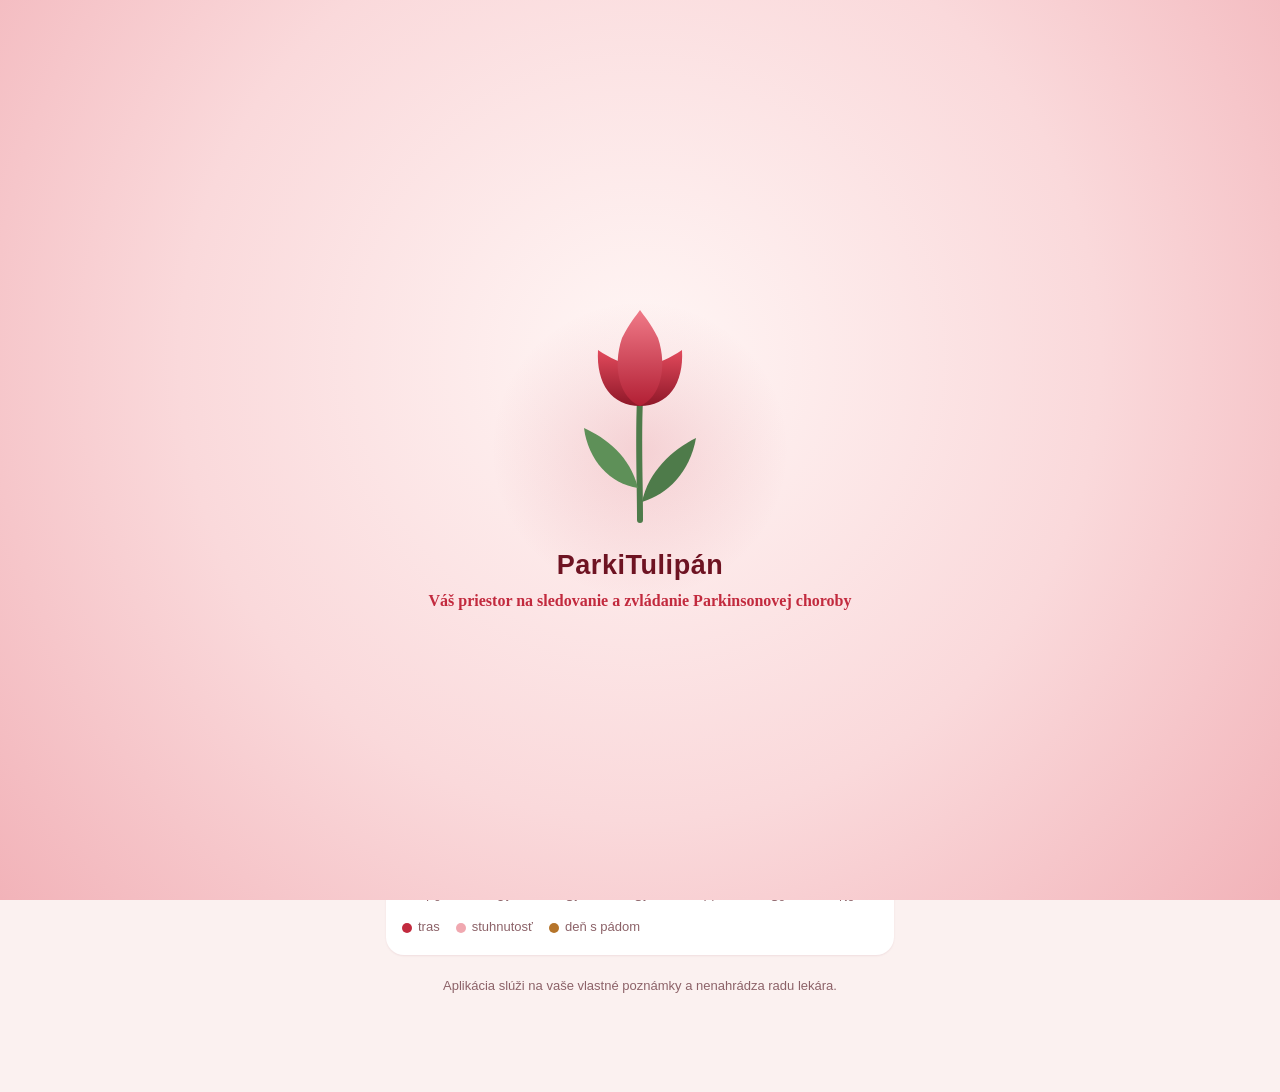
==== parkitulipan/index.html @ d697e878 "Pridať ParkiTulipán ako samostatnú appku v priečinku parkitulipan/ - Údaje sa ukladajú iba v telefón" ====
<!DOCTYPE html>
<html lang="sk">
<head>
<meta charset="UTF-8">
<meta name="viewport" content="width=device-width, initial-scale=1.0, viewport-fit=cover">
<link rel="manifest" href="manifest.json">
<meta name="theme-color" content="#6E1322">
<meta name="apple-mobile-web-app-capable" content="yes">
<meta name="apple-mobile-web-app-title" content="ParkiTulipán">
<link rel="apple-touch-icon" href="icon-192.png">
<style>:root{padding-top:env(safe-area-inset-top,0px);padding-bottom:env(safe-area-inset-bottom,0px)}img{max-width:100%}[hidden]{display:none!important}</style>
</head>
<body>
<title>ParkiTulipán</title>
<style>
  :root{
    color-scheme: light;
    --bg:#FBF1F0;
    --card:#FFFFFF;
    --ink:#3A1218;
    --ink-soft:#8C6268;
    --deep:#6E1322;
    --red:#C22A3E;
    --rose:#F0A8B0;
    --blush:#FDF6F5;
    --line:#F0DEDE;
    --stem:#4E7B4A;
    --stem-soft:#E3EEE1;
    --warn:#B5742A;
    --warn-soft:#FBEEDD;
    --radius:18px;
  }
  *{box-sizing:border-box;}
  body{
    margin:0;background:var(--bg);color:var(--ink);
    font-family:-apple-system,BlinkMacSystemFont,"Segoe UI",Roboto,sans-serif;
    font-size:16px;line-height:1.45;-webkit-font-smoothing:antialiased;
  }
  button{font-family:inherit;}
  button:focus-visible,.chip:focus-visible,input:focus-visible,textarea:focus-visible,.tool-card:focus-visible{outline:3px solid var(--rose);outline-offset:2px;}
  .app{max-width:540px;margin:0 auto;padding-bottom:96px;}

  header.top{
    display:flex;align-items:center;gap:12px;
    padding:22px 16px 18px;
    background:linear-gradient(160deg,var(--deep),var(--red) 130%);
    color:#fff;border-radius:0 0 24px 24px;margin-bottom:14px;
  }
  header.top h1{font-size:22px;margin:0;font-weight:800;letter-spacing:.01em;}
  header.top p{margin:2px 0 0;font-size:14px;opacity:.9;}
  .logo{width:44px;height:44px;flex-shrink:0;}

  main{padding:0 16px;}
  .view{display:none;}
  .view.active{display:block;}

  .card{background:var(--card);border-radius:var(--radius);padding:18px 16px;margin-bottom:14px;box-shadow:0 1px 2px rgba(110,19,34,.08);}
  .card h2{font-size:17px;margin:0 0 12px;font-weight:700;color:var(--deep);text-wrap:balance;}
  .card h2 .val{color:var(--red);}
  .hint{font-size:14px;color:var(--ink-soft);margin:-6px 0 12px;}

  .summary-row{display:flex;justify-content:space-between;align-items:center;padding:11px 0;border-bottom:1px solid var(--line);gap:10px;}
  .summary-row:last-child{border-bottom:none;}
  .summary-row .lbl{color:var(--ink-soft);font-size:15px;}
  .badge{font-size:13px;font-weight:700;padding:5px 11px;border-radius:999px;white-space:nowrap;}
  .badge.pending{background:var(--warn-soft);color:var(--warn);}
  .badge.done{background:var(--stem-soft);color:var(--stem);}

  .next-dose{display:flex;align-items:center;gap:14px;}
  .next-dose .time{font-size:30px;font-weight:800;color:var(--red);font-variant-numeric:tabular-nums;min-width:86px;}
  .next-dose .what{font-size:15px;color:var(--ink);}
  .next-dose .what span{display:block;color:var(--ink-soft);font-size:14px;}

  .quick-btn,.save-btn{
    width:100%;min-height:54px;padding:14px;border:none;border-radius:16px;
    background:var(--deep);color:#fff;font-size:17px;font-weight:700;cursor:pointer;margin-top:12px;
  }
  .save-note{text-align:center;font-size:15px;color:var(--stem);margin-top:8px;min-height:20px;font-weight:600;}

  .tool-grid{display:grid;grid-template-columns:1fr 1fr;gap:10px;}
  .tool-card{background:var(--card);border:1px solid var(--line);border-radius:16px;padding:18px 10px;text-align:center;cursor:pointer;}
  .tool-card .ic{margin-bottom:8px;color:var(--red);}
  .tool-card .lbl{font-size:15px;font-weight:600;color:var(--ink);}

  .section-title{font-size:15px;color:var(--ink-soft);margin:22px 4px 10px;font-weight:700;}

  .scale{display:grid;grid-template-columns:repeat(11,1fr);gap:5px;}
  .scale button{
    height:48px;border-radius:12px;border:1px solid var(--line);background:var(--blush);
    color:var(--ink-soft);font-size:15px;font-weight:700;cursor:pointer;padding:0;
  }
  .scale button.on{color:#fff;border-color:transparent;}
  .scale-labels{display:flex;justify-content:space-between;margin-top:8px;font-size:13px;color:var(--ink-soft);}

  .choice-row{display:flex;gap:8px;flex-wrap:wrap;}
  .choice-row button{
    flex:1 1 0;min-width:84px;min-height:52px;padding:10px 8px;border-radius:14px;border:1px solid var(--line);
    background:var(--blush);color:var(--ink-soft);font-size:15px;font-weight:600;cursor:pointer;
  }
  .choice-row button.on{background:var(--red);border-color:var(--red);color:#fff;}

  .chips{display:flex;flex-wrap:wrap;gap:8px;}
  .chip{padding:12px 15px;border-radius:999px;border:1px solid var(--line);background:var(--blush);color:var(--ink-soft);font-size:15px;cursor:pointer;user-select:none;}
  .chip.on{background:var(--stem);border-color:var(--stem);color:#fff;}

  textarea,input[type=text],input[type=date],input[type=tel]{
    width:100%;border:1px solid var(--line);border-radius:12px;padding:13px;
    font-size:16px;font-family:inherit;color:var(--ink);resize:vertical;background:var(--blush);
  }
  textarea{min-height:70px;}
  label.f{display:block;font-size:14px;color:var(--ink-soft);margin:12px 0 5px;font-weight:600;}

  .trend{display:flex;align-items:flex-end;gap:6px;height:96px;}
  .trend .day{flex:1;display:flex;flex-direction:column;align-items:center;justify-content:flex-end;height:100%;gap:4px;}
  .trend .bars{display:flex;align-items:flex-end;gap:2px;height:72px;width:100%;}
  .trend .bar{flex:1;border-radius:5px 5px 0 0;background:var(--red);}
  .trend .bar.rig{background:var(--rose);}
  .trend .lbl{font-size:12px;color:var(--ink-soft);}
  .trend .off{width:8px;height:8px;border-radius:50%;}
  .legend{display:flex;flex-wrap:wrap;gap:6px 16px;font-size:13px;color:var(--ink-soft);margin-top:12px;}
  .legend span{display:flex;align-items:center;gap:6px;}
  .dot{width:10px;height:10px;border-radius:50%;display:inline-block;}

  .entry{padding:13px 0;border-bottom:1px solid var(--line);font-size:15px;}
  .entry:last-child{border-bottom:none;}
  .entry-top{display:flex;justify-content:space-between;align-items:center;gap:8px;color:var(--ink-soft);flex-wrap:wrap;}
  .entry-top b{color:var(--ink);}
  .entry-syms{margin-top:4px;color:var(--ink-soft);font-size:14px;}
  .entry-note{margin-top:4px;font-style:italic;color:var(--ink-soft);font-size:14px;}
  .del-btn{border:none;background:none;color:var(--red);font-size:14px;cursor:pointer;padding:8px 4px;}

  .empty{color:var(--ink-soft);font-size:15px;text-align:center;padding:20px 10px;}

  .list-item{display:flex;justify-content:space-between;align-items:flex-start;gap:10px;padding:14px 0;border-bottom:1px solid var(--line);}
  .list-item:last-child{border-bottom:none;}
  .list-item .info b{display:block;font-size:16px;color:var(--ink);}
  .list-item .info span{font-size:14px;color:var(--ink-soft);}

  .med{padding:14px 0;border-bottom:1px solid var(--line);}
  .med:last-child{border-bottom:none;}
  .med-head{display:flex;justify-content:space-between;align-items:flex-start;gap:10px;}
  .med-head b{display:block;font-size:16px;}
  .med-head span{font-size:14px;color:var(--ink-soft);}
  .dose-row{display:flex;flex-wrap:wrap;gap:8px;margin-top:10px;}
  .dose-btn{
    min-height:48px;min-width:92px;border:1px solid var(--red);background:#fff;color:var(--red);
    border-radius:14px;padding:8px 12px;font-size:15px;font-weight:700;cursor:pointer;font-variant-numeric:tabular-nums;
  }
  .dose-btn.on{background:var(--stem);border-color:var(--stem);color:#fff;}

  .disclaimer{font-size:13px;color:var(--ink-soft);text-align:center;padding:8px 12px 0;}

  nav.bottom{
    position:fixed;bottom:0;left:0;right:0;background:#fff;border-top:1px solid var(--line);
    display:flex;justify-content:space-around;padding:8px 4px calc(8px + env(safe-area-inset-bottom,0px));
    max-width:540px;margin:0 auto;
  }
  nav.bottom button{
    background:none;border:none;display:flex;flex-direction:column;align-items:center;gap:3px;
    color:var(--ink-soft);font-size:11px;font-weight:600;cursor:pointer;padding:4px 2px;flex:1;min-height:48px;
  }
  nav.bottom button.active{color:var(--red);}
  nav.bottom svg{width:23px;height:23px;}


  .bm-hint{font-size:13px;color:var(--ink-soft);margin:-4px 0 12px;}
  .bm-wrap{display:grid;grid-template-columns:1fr 1fr;gap:10px;}
  .bm-fig{margin:0;text-align:center;}
  .bm-fig figcaption{font-size:13px;font-weight:700;color:var(--ink-soft);margin-bottom:4px;}
  .bm-box{position:relative;max-width:170px;margin:0 auto;cursor:crosshair;touch-action:manipulation;-webkit-tap-highlight-color:transparent;}
  .bm-box img{display:block;width:100%;height:auto;user-select:none;-webkit-user-drag:none;pointer-events:none;}
  .bm-dot{position:absolute;width:20px;height:20px;margin:-10px 0 0 -10px;border-radius:50%;background:#E0202E;border:2px solid #fff;box-shadow:0 1px 3px rgba(0,0,0,.35);padding:0;cursor:pointer;}
  .bm-ring{position:absolute;width:14px;height:14px;margin:-7px 0 0 -7px;border-radius:50%;border:2px dashed rgba(142,31,168,.55);pointer-events:none;}
  .bm-legend{display:flex;align-items:center;gap:8px;font-size:12px;color:var(--ink-soft);margin-top:10px;}
  .bm-legend i{display:inline-block;width:12px;height:12px;border-radius:50%;border:2px dashed rgba(142,31,168,.55);}
  .bm-list{margin-top:12px;}
  .bm-list .chip{font-family:inherit;background:#FDECEE;border-color:#F3C3C8;color:#9B1C28;}
  .bm-clear{border:none;background:none;color:var(--ink-soft);font-size:13px;text-decoration:underline;cursor:pointer;padding:8px 0 0;}

  /* venovanie */
  #dedication{position:fixed;inset:0;z-index:1000;display:flex;align-items:center;justify-content:center;padding:24px 16px;
    background:rgba(58,18,24,.45);opacity:0;transition:opacity .5s ease;}
  #dedication.show{opacity:1;}
  #dedication .box{background:var(--card);border-radius:24px;padding:30px 22px 22px;max-width:360px;width:100%;text-align:center;
    box-shadow:0 12px 40px rgba(110,19,34,.3);transform:translateY(14px);transition:transform .5s ease;}
  #dedication.show .box{transform:translateY(0);}
  #dedication svg{width:64px;height:64px;}
  #dedication h2{font-family:Georgia,"Times New Roman",serif;color:var(--deep);font-size:26px;margin:12px 0 18px;text-wrap:balance;}
  /* splash */
  #splash{
    position:fixed;inset:0;z-index:999;display:flex;flex-direction:column;align-items:center;justify-content:center;
    background:radial-gradient(circle at 50% 40%,#FFF6F5 0%,#FAD9DB 55%,#F2B3B9 100%);
    transition:opacity .7s ease,visibility .7s ease;
  }
  #splash.hide{opacity:0;visibility:hidden;pointer-events:none;}
  #splash .glow{position:absolute;width:300px;height:300px;border-radius:50%;
    background:radial-gradient(circle,rgba(194,42,62,.16) 0%,rgba(194,42,62,0) 70%);animation:glowPulse 3.4s ease-in-out infinite;}
  @keyframes glowPulse{0%,100%{transform:scale(1);opacity:.6;}50%{transform:scale(1.14);opacity:1;}}
  #tulipArt{width:200px;height:auto;position:relative;overflow:visible;}
  #tulipArt .stem{stroke-dasharray:140;stroke-dashoffset:140;animation:draw 1s ease forwards .2s;}
  #tulipArt .leaf{transform-box:fill-box;opacity:0;transform:scale(.3);animation:grow .7s ease forwards;}
  #tulipArt .leaf.l{transform-origin:100% 100%;animation-delay:.8s;}
  #tulipArt .leaf.r{transform-origin:0% 100%;animation-delay:.95s;}
  #tulipArt .bloom{transform-box:fill-box;transform-origin:50% 100%;opacity:0;transform:scale(.2);animation:bloom 1.1s cubic-bezier(.34,1.4,.64,1) forwards 1.1s;}
  @keyframes draw{to{stroke-dashoffset:0;}}
  @keyframes grow{to{opacity:1;transform:scale(1);}}
  @keyframes bloom{to{opacity:1;transform:scale(1);}}
  #splash h2{color:var(--deep);font-size:27px;font-weight:800;letter-spacing:.02em;margin:18px 0 4px;opacity:0;animation:riseIn .7s ease forwards 1.9s;}
  #splash p{font-family:Georgia,"Times New Roman",serif;color:var(--red);font-size:16px;font-weight:700;margin:0;text-align:center;padding:0 36px;line-height:1.45;opacity:0;animation:riseIn .7s ease forwards 2.15s;}
  @keyframes riseIn{from{opacity:0;transform:translateY(12px);}to{opacity:1;transform:translateY(0);}}
  @media (prefers-reduced-motion:reduce){
    #splash *{animation-duration:.01s!important;animation-delay:0s!important;}
  }
</style>

<div id="splash" role="button" tabindex="0" aria-label="Pokračovať do aplikácie">
  <div class="glow"></div>
  <svg id="tulipArt" viewBox="0 0 200 240" aria-hidden="true">
    <defs>
      <linearGradient id="petalA" x1="0" y1="0" x2="0" y2="1">
        <stop offset="0" stop-color="#E24A5C"/><stop offset="1" stop-color="#8E1728"/>
      </linearGradient>
      <linearGradient id="petalB" x1="0" y1="0" x2="0" y2="1">
        <stop offset="0" stop-color="#F07A88"/><stop offset="1" stop-color="#B21F34"/>
      </linearGradient>
    </defs>
    <path class="stem" d="M100 232 C100 190 98 150 100 112" stroke="#4E7B4A" stroke-width="6" stroke-linecap="round" fill="none"/>
    <path class="leaf l" d="M98 200 C70 196 48 172 44 140 C66 150 90 168 98 200 Z" fill="#5E9058"/>
    <path class="leaf r" d="M102 214 C128 206 150 184 156 150 C132 162 108 184 102 214 Z" fill="#4E7B4A"/>
    <g class="bloom">
      <path d="M100 118 C72 118 56 96 58 62 C70 70 82 76 92 76 Z" fill="url(#petalA)"/>
      <path d="M100 118 C128 118 144 96 142 62 C130 70 118 76 108 76 Z" fill="url(#petalA)"/>
      <path d="M100 118 C80 110 72 80 82 50 C90 34 96 28 100 22 C104 28 110 34 118 50 C128 80 120 110 100 118 Z" fill="url(#petalB)"/>
    </g>
  </svg>
  <h2>ParkiTulipán</h2>
  <p>Váš priestor na sledovanie a zvládanie Parkinsonovej choroby</p>
</div>

<div id="dedication" hidden role="dialog" aria-modal="true" aria-labelledby="dedTitle">
  <div class="box">
    <svg viewBox="0 0 64 64" aria-hidden="true">
      <path d="M32 60 V38" stroke="#4E7B4A" stroke-width="3" stroke-linecap="round"/>
      <path d="M31 54 C22 53 16 46 15 38 C22 41 29 46 31 54Z" fill="#5E9058"/>
      <path d="M32 40 C22 40 16 32 17 20 C21 23 25 25 29 25Z" fill="#B21F34"/>
      <path d="M32 40 C42 40 48 32 47 20 C43 23 39 25 35 25Z" fill="#B21F34"/>
      <path d="M32 40 C25 37 22 27 26 17 C28 12 30 10 32 7 C34 10 36 12 38 17 C42 27 39 37 32 40Z" fill="#E24A5C"/>
    </svg>
    <h2 id="dedTitle">Aplikácia pre Silviu</h2>
    <button class="save-btn" id="dedOk" style="margin-top:0;">Otvoriť aplikáciu</button>
  </div>
</div>

<div class="app">
  <header class="top">
    <svg class="logo" viewBox="0 0 64 64" aria-hidden="true">
      <path d="M32 60 V38" stroke="#CFE3CB" stroke-width="3" stroke-linecap="round"/>
      <path d="M31 54 C22 53 16 46 15 38 C22 41 29 46 31 54Z" fill="#CFE3CB"/>
      <path d="M32 40 C22 40 16 32 17 20 C21 23 25 25 29 25Z" fill="#F7C4CA"/>
      <path d="M32 40 C42 40 48 32 47 20 C43 23 39 25 35 25Z" fill="#F7C4CA"/>
      <path d="M32 40 C25 37 22 27 26 17 C28 12 30 10 32 7 C34 10 36 12 38 17 C42 27 39 37 32 40Z" fill="#FFFFFF"/>
    </svg>
    <div>
      <h1>ParkiTulipán</h1>
      <p>Sledovanie a zvládanie Parkinsonovej choroby</p>
    </div>
  </header>

  <main>
    <!-- HOME -->
    <section class="view active" id="view-home">
      <div class="card">
        <h2>Najbližšia dávka lieku</h2>
        <div id="nextDose"><div class="empty" style="padding:6px 0;text-align:left;">Pridajte svoje lieky a časy užívania v časti Lieky.</div></div>
      </div>

      <div class="card">
        <h2>Denné sledovanie</h2>
        <div class="summary-row"><span class="lbl">Včera</span><span class="badge" id="homeYesterday">–</span></div>
        <div class="summary-row"><span class="lbl">Dnes</span><span class="badge" id="homeToday">–</span></div>
        <button class="quick-btn" data-goto="tracker">+ Pridať dnešný záznam</button>
      </div>

      <div class="section-title">Nástroje</div>
      <div class="tool-grid">
        <div class="tool-card" data-goto="journal" tabindex="0">
          <div class="ic"><svg width="28" height="28" viewBox="0 0 24 24" fill="none"><path d="M4 4h13a2 2 0 0 1 2 2v14l-3-2H4a2 2 0 0 1-2-2V6a2 2 0 0 1 2-2Z" stroke="currentColor" stroke-width="1.6"/></svg></div>
          <div class="lbl">Môj denník</div>
        </div>
        <div class="tool-card" data-goto="meds" tabindex="0">
          <div class="ic"><svg width="28" height="28" viewBox="0 0 24 24" fill="none"><rect x="3" y="9" width="18" height="7" rx="3.5" stroke="currentColor" stroke-width="1.6"/><path d="M12 9v7" stroke="currentColor" stroke-width="1.6"/></svg></div>
          <div class="lbl">Lieky a vitamíny</div>
        </div>
        <div class="tool-card" data-goto="labs" tabindex="0">
          <div class="ic"><svg width="28" height="28" viewBox="0 0 24 24" fill="none"><path d="M9 3h6M10 3v6l-5 9a2 2 0 0 0 2 3h10a2 2 0 0 0 2-3l-5-9V3" stroke="currentColor" stroke-width="1.6" stroke-linejoin="round"/></svg></div>
          <div class="lbl">Moje vyšetrenia</div>
        </div>
        <div class="tool-card" data-goto="team" tabindex="0">
          <div class="ic"><svg width="28" height="28" viewBox="0 0 24 24" fill="none"><circle cx="9" cy="8" r="3" stroke="currentColor" stroke-width="1.6"/><path d="M3 20c0-3.3 2.7-5 6-5s6 1.7 6 5" stroke="currentColor" stroke-width="1.6"/><circle cx="18" cy="9" r="2.3" stroke="currentColor" stroke-width="1.6"/><path d="M15.5 20c0-2.4 1.7-3.8 3.8-4" stroke="currentColor" stroke-width="1.6"/></svg></div>
          <div class="lbl">Môj tím</div>
        </div>
      </div>

      <div class="section-title">Posledných 7 dní</div>
      <div class="card">
        <div class="trend" id="trendChart"></div>
        <div class="legend">
          <span><span class="dot" style="background:var(--red)"></span> tras</span>
          <span><span class="dot" style="background:var(--rose)"></span> stuhnutosť</span>
          <span><span class="dot" style="background:var(--warn)"></span> deň s pádom</span>
        </div>
      </div>
      <div class="disclaimer">Aplikácia slúži na vaše vlastné poznámky a nenahrádza radu lekára.</div>
    </section>

    <!-- TRACKER -->
    <section class="view" id="view-tracker">
      <div class="card">
        <div id="todayLabel" style="font-size:14px;color:var(--ink-soft);margin-bottom:2px;"></div>
        <h2 style="margin:0;">Dnešný záznam</h2>
      </div>

      <div class="card">
        <h2>Tras dnes: <span class="val" id="tremorVal">–</span></h2>
        <div class="scale" id="tremorScale"></div>
        <div class="scale-labels"><span>žiadny</span><span>veľmi silný</span></div>
      </div>

      <div class="card">
        <h2>Stuhnutosť a spomalenie: <span class="val" id="rigidVal">–</span></h2>
        <div class="scale" id="rigidScale"></div>
        <div class="scale-labels"><span>žiadne</span><span>veľmi silné</span></div>
      </div>

      <div class="card">
        <h2>Únava dnes: <span class="val" id="fatigueVal">–</span></h2>
        <div class="scale" id="fatigueScale"></div>
        <div class="scale-labels"><span>žiadna</span><span>úplné vyčerpanie</span></div>
      </div>


      <div class="card">
        <h2>Bolesť dnes: <span class="val" id="painVal">–</span></h2>
        <div class="scale" id="painScale"></div>
        <div class="scale-labels"><span>žiadna</span><span>najhoršia</span></div>
      </div>

      <div class="card" id="bodyCard">
        <h2>Kde to bolí?</h2>
        <p class="bm-hint">Ťuknite na miesto, kde vás bolí. Opätovným ťuknutím na červený bod ho zrušíte.</p>
        <div class="bm-wrap">
          <figure class="bm-fig"><figcaption>Spredu</figcaption><div class="bm-box" data-v="f"><img alt="Postava spredu" src="[data-uri]"></div></figure>
          <figure class="bm-fig"><figcaption>Zozadu</figcaption><div class="bm-box" data-v="b"><img alt="Postava zozadu" src="[data-uri]"></div></figure>
        </div>
        
        <div class="chips bm-list" id="bmList"></div>
        <button type="button" class="bm-clear" id="bmClear" hidden>Vymazať všetky body</button>
      </div>

      <div class="card">
        <h2>Ako účinkovali lieky?</h2>
        <p class="hint">„Dobré obdobie“ je čas, keď sa hýbete ľahšie. „Zlé obdobie“ je čas, keď liek prestane účinkovať a pohyb je ťažký.</p>
        <div class="choice-row" id="onoffRow">
          <button data-v="on">Väčšinou dobre</button>
          <button data-v="mix">Striedavo</button>
          <button data-v="off">Väčšinou zle</button>
        </div>
      </div>

      <div class="card">
        <h2>Nechcené pohyby</h2>
        <p class="hint">Mimovoľné krútenie alebo mykanie tela (lekár ich volá dyskinézy).</p>
        <div class="choice-row" id="dyskRow">
          <button data-v="nie">Žiadne</button>
          <button data-v="mierne">Mierne</button>
          <button data-v="silne">Výrazné</button>
        </div>
      </div>

      <div class="card">
        <h2>Pády dnes</h2>
        <div class="choice-row" id="fallsRow">
          <button data-v="0">Žiadny</button>
          <button data-v="1">1</button>
          <button data-v="2">2</button>
          <button data-v="3">3 a viac</button>
        </div>
      </div>

      <div class="card">
        <h2>Spánok</h2>
        <div class="choice-row" id="sleepRow">
          <button data-v="dobry">Dobrý</button>
          <button data-v="priemerny">Priemerný</button>
          <button data-v="zly">Zlý</button>
        </div>
      </div>

      <div class="card">
        <h2>Pohyb a cvičenie (nepovinné)</h2>
        <label class="f" for="exerciseInput">Cvičenie alebo prechádzka (minúty)</label>
        <input type="text" inputmode="numeric" id="exerciseInput" placeholder="Napr. 20">
        <label class="f" for="stepsInput">Počet krokov</label>
        <input type="text" inputmode="numeric" id="stepsInput" placeholder="Napr. 2800">
      </div>

      <div class="card">
        <h2>Príznaky dnes</h2>
        <div class="chips" id="symChips"></div>
      </div>

      <div class="card">
        <h2>Poznámka (nepovinné)</h2>
        <textarea id="noteInput" placeholder="Napr. o koľkej sa príznaky zhoršili, čo pomohlo..."></textarea>
      </div>

      <button class="save-btn" id="saveBtn">Uložiť dnešný záznam</button>
      <div class="save-note" id="saveNote"></div>

      <div class="section-title">História záznamov</div>
      <div class="card" id="historyCard"><div class="empty">Zatiaľ žiadne záznamy.</div></div>
    </section>

    <!-- JOURNAL -->
    <section class="view" id="view-journal">
      <div class="card">
        <h2>Nový zápis do denníka</h2>
        <textarea id="journalInput" placeholder="Ako sa dnes cítite? Čo sa dialo?" style="min-height:100px;"></textarea>
        <button class="save-btn" id="journalSaveBtn">Uložiť zápis</button>
      </div>
      <div class="section-title">Moje zápisy</div>
      <div class="card" id="journalList"><div class="empty">Zatiaľ žiadne zápisy.</div></div>
    </section>

    <!-- MEDS -->
    <section class="view" id="view-meds">
      <div class="card">
        <h2>Pridať liek</h2>
        <p class="hint">Pri Parkinsonovej chorobe veľmi záleží na presnom čase užitia. Zadajte všetky časy dávok, každú dávku potom odkliknete zvlášť.</p>
        <label class="f" for="medName">Názov lieku</label>
        <input type="text" id="medName" placeholder="Napr. Levodopa/karbidopa">
        <label class="f" for="medDose">Dávka</label>
        <input type="text" id="medDose" placeholder="Napr. 100/25 mg, 1 tableta">
        <label class="f" for="medTimes">Časy užívania (oddeľte čiarkou)</label>
        <input type="text" id="medTimes" placeholder="Napr. 7:00, 11:00, 15:00, 19:00">
        <button class="save-btn" id="medSaveBtn">Pridať liek</button>
        <div class="save-note" id="medNote"></div>
      </div>
      <div class="section-title">Dnešné dávky liekov</div>
      <div class="card" id="medsList"><div class="empty">Zatiaľ žiadne lieky.</div></div>

      <div class="card" style="margin-top:22px;">
        <h2>Pridať vitamín alebo doplnok</h2>
        <p class="hint">Železo a jedlo bohaté na bielkoviny môžu oslabiť účinok levodopy. Kedy ich užívať, sa poraďte s lekárom alebo lekárnikom.</p>
        <label class="f" for="vitName">Názov</label>
        <input type="text" id="vitName" placeholder="Napr. Vitamín D3">
        <label class="f" for="vitDose">Dávka</label>
        <input type="text" id="vitDose" placeholder="Napr. 2000 IU, 1 kapsula">
        <label class="f">Kedy užívať</label>
        <div class="choice-row" id="vitWhen">
          <button type="button" data-v="Ráno">Ráno</button>
          <button type="button" data-v="Obed">Obed</button>
          <button type="button" data-v="Večer">Večer</button>
          <button type="button" data-v="Pred spaním">Pred spaním</button>
        </div>
        <button class="save-btn" id="vitSaveBtn">Pridať vitamín</button>
        <div class="save-note" id="vitNote"></div>
      </div>
      <div class="section-title">Moje vitamíny a doplnky</div>
      <div class="card" id="vitList"><div class="empty">Zatiaľ žiadne vitamíny.</div></div>
    </section>

    <!-- LABS -->
    <section class="view" id="view-labs">
      <div class="card">
        <h2>Pridať výsledok alebo vyšetrenie</h2>
        <label class="f" for="labName">Názov</label>
        <input type="text" id="labName" placeholder="Napr. Vitamín B12, krvný tlak v stoji">
        <label class="f" for="labValue">Hodnota alebo záver</label>
        <input type="text" id="labValue" placeholder="Napr. 310 pmol/l">
        <label class="f" for="labDate">Dátum</label>
        <input type="date" id="labDate">
        <button class="save-btn" id="labSaveBtn">Pridať výsledok</button>
      </div>
      <div class="section-title">Moje výsledky</div>
      <div class="card" id="labsList"><div class="empty">Zatiaľ žiadne výsledky.</div></div>
    </section>

    <!-- TEAM -->
    <section class="view" id="view-team">
      <div class="card">
        <h2>Pridať kontakt</h2>
        <label class="f" for="teamName">Meno</label>
        <input type="text" id="teamName" placeholder="Napr. MUDr. Horváth">
        <label class="f" for="teamSpec">Odbornosť</label>
        <input type="text" id="teamSpec" placeholder="Napr. neurológ">
        <label class="f" for="teamPhone">Telefón</label>
        <input type="tel" id="teamPhone" placeholder="Napr. 0900 123 456">
        <button class="save-btn" id="teamSaveBtn">Pridať kontakt</button>
      </div>
      <div class="section-title">Môj tím starostlivosti</div>
      <div class="card" id="teamList"><div class="empty">Zatiaľ žiadne kontakty.</div></div>
    </section>
  </main>

  <nav class="bottom">
    <button data-goto="home" class="active">
      <svg viewBox="0 0 24 24" fill="none"><path d="M4 11l8-7 8 7M6 10v9a1 1 0 0 0 1 1h4v-6h2v6h4a1 1 0 0 0 1-1v-9" stroke="currentColor" stroke-width="1.7" stroke-linejoin="round"/></svg>
      Domov
    </button>
    <button data-goto="tracker">
      <svg viewBox="0 0 24 24" fill="none"><path d="M3 17l5-5 4 4 9-9" stroke="currentColor" stroke-width="1.7" stroke-linecap="round" stroke-linejoin="round"/></svg>
      Sledovanie
    </button>
    <button data-goto="journal">
      <svg viewBox="0 0 24 24" fill="none"><path d="M4 4h13a2 2 0 0 1 2 2v14l-3-2H4a2 2 0 0 1-2-2V6a2 2 0 0 1 2-2Z" stroke="currentColor" stroke-width="1.6"/></svg>
      Denník
    </button>
    <button data-goto="meds">
      <svg viewBox="0 0 24 24" fill="none"><rect x="3" y="9" width="18" height="7" rx="3.5" stroke="currentColor" stroke-width="1.6"/><path d="M12 9v7" stroke="currentColor" stroke-width="1.6"/></svg>
      Lieky
    </button>
    <button data-goto="labs">
      <svg viewBox="0 0 24 24" fill="none"><path d="M9 3h6M10 3v6l-5 9a2 2 0 0 0 2 3h10a2 2 0 0 0 2-3l-5-9V3" stroke="currentColor" stroke-width="1.6" stroke-linejoin="round"/></svg>
      Výsledky
    </button>
    <button data-goto="team">
      <svg viewBox="0 0 24 24" fill="none"><circle cx="9" cy="8" r="3" stroke="currentColor" stroke-width="1.6"/><path d="M3 20c0-3.3 2.7-5 6-5s6 1.7 6 5" stroke="currentColor" stroke-width="1.6"/></svg>
      Tím
    </button>
  </nav>
</div>

<script>
const SYMPTOMS = ["Zamŕzanie pri chôdzi","Drobné šúchavé kroky","Závrat pri vstávaní","Zápcha","Ťažšie prehĺtanie","Slinenie","Tichší hlas","Drobnejšie písmo","Živé sny / nepokojný spánok","Úzkosť / smútok","Mozgová hmla","Bolesti svalov"];
const DOW = ["Ne","Po","Ut","St","Št","Pi","So"];

let db = null;

/* Údaje sa ukladajú len v tomto telefóne / prehliadači (localStorage). */
function makeLocalDb(prefix){
  const read = c => { try{ return JSON.parse(localStorage.getItem(prefix+c)) || {}; }catch(e){ return {}; } };
  const write = (c,o) => { localStorage.setItem(prefix+c, JSON.stringify(o)); };
  const snap = (id,d) => ({ id, exists: d!==undefined, data: () => d===undefined ? undefined : JSON.parse(JSON.stringify(d)) });
  const newId = () => Date.now().toString(36) + Math.random().toString(36).slice(2,7);
  return {
    collection(c){
      return {
        doc(id){
          id = id || newId();
          return {
            id,
            async get(){ return snap(id, read(c)[id]); },
            async set(data){ const o=read(c); o[id]=data; write(c,o); },
            async update(data){ const o=read(c); o[id]=Object.assign({}, o[id], data); write(c,o); },
            async delete(){ const o=read(c); delete o[id]; write(c,o); }
          };
        },
        async get(){ const o=read(c); return { docs: Object.keys(o).map(k=>snap(k,o[k])) }; },
        async add(data){ const id=newId(); const o=read(c); o[id]=data; write(c,o); return this.doc(id); }
      };
    }
  };
}
async function initDb(){
  try{ localStorage.setItem('parkitulipan__test','1'); localStorage.removeItem('parkitulipan__test'); db = makeLocalDb('parkitulipan_'); }
  catch(e){ db = null; }
  return db;
}
if('serviceWorker' in navigator){
  window.addEventListener('load', ()=>{ navigator.serviceWorker.register('sw.js').catch(()=>{}); });
}

/* ---------- helpers ---------- */
function pad(n){ return String(n).padStart(2,'0'); }
function dateKey(d){ return d.getFullYear()+'-'+pad(d.getMonth()+1)+'-'+pad(d.getDate()); }
function todayKey(){ return dateKey(new Date()); }
function escapeHtml(str){ const div=document.createElement('div'); div.textContent = str==null?'':String(str); return div.innerHTML; }
function parseTimes(s){
  return (s||'').split(/[,;]+/).map(t=>t.trim()).filter(Boolean).map(t=>{
    const m = t.match(/^(\d{1,2})(?:[:.](\d{2}))?$/);
    if(!m) return null;
    const h = +m[1], mi = +(m[2]||0);
    if(h>23 || mi>59) return null;
    return pad(h)+':'+pad(mi);
  }).filter(Boolean).sort();
}
async function getAll(name){
  if(!db) return [];
  try{ const qs = await db.collection(name).get(); return qs.docs.map(d=>({ key:d.id, ...d.data() })); }
  catch(e){ return []; }
}

/* ---------- navigation ---------- */
function goto(view){
  document.querySelectorAll('.view').forEach(v=>v.classList.toggle('active', v.id==='view-'+view));
  document.querySelectorAll('nav.bottom button').forEach(b=>b.classList.toggle('active', b.dataset.goto===view));
  window.scrollTo(0,0);
  if(view==='meds') renderMeds();
  if(view==='labs') renderLabs();
  if(view==='team') renderTeam();
  if(view==='journal') renderJournal();
  if(view==='home') refreshHome();
}
document.querySelectorAll('[data-goto]').forEach(el=>{
  el.addEventListener('click', ()=> goto(el.dataset.goto));
  el.addEventListener('keydown', e=>{ if(e.key==='Enter'||e.key===' '){ e.preventDefault(); goto(el.dataset.goto); } });
});

/* ---------- TRACKER ---------- */
let state = { tremor:null, rigid:null, fatigue:null, pain:null, onoff:null, dysk:null, falls:null, sleep:null, syms:new Set(), note:"" };
document.getElementById('todayLabel').textContent = new Date().toLocaleDateString('sk-SK',{weekday:'long',day:'numeric',month:'long'});

function paintScale(el, i){
  [...el.children].forEach((c,idx)=>{
    const on = idx<=i;
    c.classList.toggle('on', on);
    if(on){
      const t = i/10;
      const r = Math.round(240 + t*(142-240));
      const g = Math.round(168 + t*(23-168));
      const b = Math.round(176 + t*(40-176));
      c.style.background = `rgb(${r},${g},${b})`;
    } else c.style.background = '';
  });
}
function buildScale(containerId, valId, key){
  const el = document.getElementById(containerId);
  for(let i=0;i<=10;i++){
    const b = document.createElement('button');
    b.textContent = i; b.setAttribute('aria-label', i+' z 10');
    b.addEventListener('click', ()=>{ state[key]=i; document.getElementById(valId).textContent=i; paintScale(el,i); });
    el.appendChild(b);
  }
}
buildScale('tremorScale','tremorVal','tremor');
buildScale('rigidScale','rigidVal','rigid');
buildScale('fatigueScale','fatigueVal','fatigue');
buildScale('painScale','painVal','pain');

function bindChoice(rowId, key){
  const btns = document.querySelectorAll('#'+rowId+' button');
  btns.forEach(b=> b.addEventListener('click', ()=>{
    btns.forEach(x=>x.classList.remove('on')); b.classList.add('on'); state[key]=b.dataset.v;
  }));
}
function setChoice(rowId, val){
  const b = [...document.querySelectorAll('#'+rowId+' button')].find(x=>x.dataset.v===String(val));
  if(b) b.click();
}
bindChoice('onoffRow','onoff'); bindChoice('dyskRow','dysk'); bindChoice('fallsRow','falls'); bindChoice('sleepRow','sleep');

const chipsEl = document.getElementById('symChips');
SYMPTOMS.forEach(s=>{
  const c = document.createElement('div');
  c.className='chip'; c.textContent=s; c.tabIndex=0; c.setAttribute('role','checkbox'); c.setAttribute('aria-checked','false');
  const toggle = ()=>{ const on=!state.syms.has(s); on?state.syms.add(s):state.syms.delete(s); c.classList.toggle('on',on); c.setAttribute('aria-checked',on); };
  c.addEventListener('click', toggle);
  c.addEventListener('keydown', e=>{ if(e.key==='Enter'||e.key===' '){ e.preventDefault(); toggle(); } });
  chipsEl.appendChild(c);
});
document.getElementById('noteInput').addEventListener('input', e=>{ state.note=e.target.value; });


/* ---------- BODY MAP (kde to bolí) ---------- */
const BM = { x0:{f:58,b:490}, y0:40, w:410, h:1290 };
const BM_AREAS = {"f": [[262, 150, "hlava"], [262, 262, "krk"], [150, 318, "pravé rameno"], [375, 318, "ľavé rameno"], [262, 360, "hrudník"], [122, 450, "pravá paža"], [403, 450, "ľavá paža"], [102, 555, "pravý lakeť"], [425, 555, "ľavý lakeť"], [112, 650, "pravé predlaktie"], [416, 650, "ľavé predlaktie"], [105, 775, "pravá dlaň a prsty"], [422, 775, "ľavá dlaň a prsty"], [262, 540, "brucho"], [262, 680, "podbruško"], [165, 690, "pravý bok"], [360, 690, "ľavý bok"], [205, 820, "pravé stehno"], [320, 820, "ľavé stehno"], [218, 955, "pravé koleno"], [307, 955, "ľavé koleno"], [212, 1100, "pravá píšťala"], [315, 1100, "ľavá píšťala"], [205, 1285, "pravé chodidlo"], [322, 1285, "ľavé chodidlo"]], "b": [[693, 140, "zátylok"], [693, 235, "šija"], [622, 298, "ľavé rameno"], [765, 298, "pravé rameno"], [652, 365, "ľavá lopatka"], [736, 365, "pravá lopatka"], [693, 420, "horná časť chrbta"], [693, 520, "stred chrbta"], [693, 625, "krížová oblasť"], [640, 710, "ľavý sedací sval"], [748, 710, "pravý sedací sval"], [590, 745, "ľavý bok"], [798, 745, "pravý bok"], [555, 450, "ľavá paža zozadu"], [832, 450, "pravá paža zozadu"], [545, 560, "ľavý lakeť"], [843, 560, "pravý lakeť"], [537, 775, "ľavá ruka"], [852, 775, "pravá ruka"], [640, 860, "zadná strana ľavého stehna"], [750, 860, "zadná strana pravého stehna"], [640, 975, "ľavá podkolenná jamka"], [752, 975, "pravá podkolenná jamka"], [640, 1100, "ľavé lýtko"], [750, 1100, "pravé lýtko"], [632, 1290, "ľavá päta"], [756, 1290, "pravá päta"]]};
const BM_TENDER = {"f": [], "b": []};
state.painSpots = [];
function bmToPct(v,px,py){ return [ (px-BM.x0[v])/BM.w*100, (py-BM.y0)/BM.h*100 ]; }
function bmArea(v,x,y){
  let best=null, bd=1e9;
  BM_AREAS[v].forEach(([px,py,name])=>{
    const [ax,ay]=bmToPct(v,px,py);
    const d=Math.hypot((ax-x)*BM.w/100,(ay-y)*BM.h/100);
    if(d<bd){ bd=d; best=name; }
  });
  return best;
}
function bmAreasOf(spots){ return [...new Set((spots||[]).map(s=>s.area))]; }
function bmRender(){
  document.querySelectorAll('.bm-box').forEach(box=>{
    const v=box.dataset.v;
    box.querySelectorAll('.bm-dot,.bm-ring').forEach(n=>n.remove());
    (BM_TENDER[v]||[]).forEach(([px,py])=>{
      const [x,y]=bmToPct(v,px,py);
      const r=document.createElement('span'); r.className='bm-ring'; r.style.left=x+'%'; r.style.top=y+'%'; box.appendChild(r);
    });
    state.painSpots.forEach((s,i)=>{
      if(s.v!==v) return;
      const b=document.createElement('button'); b.type='button'; b.className='bm-dot';
      b.style.left=s.x+'%'; b.style.top=s.y+'%';
      b.setAttribute('aria-label','Zrušiť bod: '+s.area); b.title=s.area;
      b.addEventListener('click',e=>{ e.stopPropagation(); state.painSpots.splice(i,1); bmRender(); });
      box.appendChild(b);
    });
  });
  const list=document.getElementById('bmList'); list.innerHTML='';
  bmAreasOf(state.painSpots).forEach(a=>{
    const c=document.createElement('button'); c.type='button'; c.className='chip'; c.textContent=a+'  ✕';
    c.setAttribute('aria-label','Zrušiť: '+a);
    c.addEventListener('click',()=>{ state.painSpots=state.painSpots.filter(s=>s.area!==a); bmRender(); });
    list.appendChild(c);
  });
  document.getElementById('bmClear').hidden = !state.painSpots.length;
}
document.querySelectorAll('.bm-box').forEach(box=>{
  box.addEventListener('click',e=>{
    if(e.target.closest('.bm-dot')) return;
    const r=box.querySelector('img').getBoundingClientRect();
    const x=Math.round((e.clientX-r.left)/r.width*1000)/10, y=Math.round((e.clientY-r.top)/r.height*1000)/10;
    if(x<0||x>100||y<0||y>100) return;
    const v=box.dataset.v;
    state.painSpots.push({v,x,y,area:bmArea(v,x,y)});
    bmRender();
  });
});
document.getElementById('bmClear').addEventListener('click',()=>{ state.painSpots=[]; bmRender(); });
bmRender();

const ONOFF_TXT = {on:'lieky účinkovali dobre', mix:'striedavo', off:'väčšinou zlé obdobie'};
const DYSK_TXT = {nie:'', mierne:'mierne nechcené pohyby', silne:'výrazné nechcené pohyby'};

async function saveEntry(){
  const n = document.getElementById('saveNote');
  if(state.tremor===null || state.rigid===null){ n.style.color='var(--red)'; n.textContent='Vyberte aspoň tras a stuhnutosť.'; return; }
  if(!db){ n.style.color='var(--red)'; n.textContent='Ukladanie teraz nie je dostupné. Skúste obnoviť stránku.'; return; }
  const payload = {
    date: todayKey(), tremor:state.tremor, rigid:state.rigid, fatigue:state.fatigue, pain:state.pain, painSpots:state.painSpots,
    onoff:state.onoff, dysk:state.dysk, falls: state.falls===null?null:+state.falls, sleep:state.sleep,
    syms:[...state.syms], note:state.note,
    exercise: document.getElementById('exerciseInput').value.trim(),
    steps: document.getElementById('stepsInput').value.trim()
  };
  try{
    await db.collection('tracker').doc(todayKey()).set(payload);
    n.style.color='var(--stem)'; n.textContent='Uložené ✓';
    await loadHistory(); await refreshHome();
  }catch(e){ n.style.color='var(--red)'; n.textContent='Nepodarilo sa uložiť. Skúste to znova.'; }
}
document.getElementById('saveBtn').addEventListener('click', saveEntry);

async function loadTodayIfExists(){
  if(!db) return;
  try{
    const snap = await db.collection('tracker').doc(todayKey()).get();
    if(!snap.exists) return;
    const d = snap.data();
    if(d.tremor!=null) document.getElementById('tremorScale').children[d.tremor].click();
    if(d.rigid!=null) document.getElementById('rigidScale').children[d.rigid].click();
    if(d.fatigue!=null) document.getElementById('fatigueScale').children[d.fatigue].click();
    if(d.pain!=null) document.getElementById('painScale').children[d.pain].click();
    state.painSpots = Array.isArray(d.painSpots) ? d.painSpots : []; bmRender();
    if(d.onoff) setChoice('onoffRow', d.onoff);
    if(d.dysk) setChoice('dyskRow', d.dysk);
    if(d.falls!=null) setChoice('fallsRow', d.falls);
    if(d.sleep) setChoice('sleepRow', d.sleep);
    state.syms = new Set(d.syms||[]);
    [...chipsEl.children].forEach(c=>{ const on=state.syms.has(c.textContent); c.classList.toggle('on',on); c.setAttribute('aria-checked',on); });
    document.getElementById('noteInput').value = d.note||''; state.note = d.note||'';
    document.getElementById('exerciseInput').value = d.exercise||'';
    document.getElementById('stepsInput').value = d.steps||'';
  }catch(e){}
}

async function loadHistory(){
  const entries = (await getAll('tracker')).map(e=>({...e, date:e.date||e.key}));
  entries.sort((a,b)=> a.date<b.date?1:-1);
  const card = document.getElementById('historyCard');
  if(!entries.length){ card.innerHTML='<div class="empty">Zatiaľ žiadne záznamy.</div>'; renderTrend(entries); return entries; }
  card.innerHTML='';
  entries.forEach(e=>{
    const d = new Date(e.date+'T00:00:00');
    const extra = [ONOFF_TXT[e.onoff], DYSK_TXT[e.dysk], e.falls>0?('pády: '+(e.falls>=3?'3+':e.falls)):'' , e.exercise?('cvičenie '+e.exercise+' min'):'', e.steps?('kroky '+e.steps):''].filter(Boolean);
    const div = document.createElement('div'); div.className='entry';
    div.innerHTML = `
      <div class="entry-top">
        <span>${d.toLocaleDateString('sk-SK',{day:'numeric',month:'short'})}</span>
        <span><b>Tras ${e.tremor}</b> · Stuhnutosť ${e.rigid}${e.fatigue!=null?' · Únava '+e.fatigue:''}${e.pain!=null?' · Bolesť '+e.pain:''}</span>
        <button class="del-btn" data-date="${escapeHtml(e.key)}">Zmazať</button>
      </div>
      ${e.painSpots&&e.painSpots.length?`<div class="entry-syms">Bolí: ${escapeHtml(bmAreasOf(e.painSpots).join(', '))}</div>`:''}
      ${extra.length?`<div class="entry-syms">${escapeHtml(extra.join(' · '))}</div>`:''}
      ${e.syms&&e.syms.length?`<div class="entry-syms">${escapeHtml(e.syms.join(', '))}</div>`:''}
      ${e.note?`<div class="entry-note">„${escapeHtml(e.note)}“</div>`:''}`;
    card.appendChild(div);
  });
  card.querySelectorAll('.del-btn').forEach(btn=> btn.addEventListener('click', async ()=>{
    try{ await db.collection('tracker').doc(btn.dataset.date).delete(); if(btn.dataset.date===todayKey()){ location.reload(); return; } await loadHistory(); await refreshHome(); }catch(e){}
  }));
  renderTrend(entries);
  return entries;
}

function renderTrend(entries){
  const el = document.getElementById('trendChart'); el.innerHTML='';
  const by = {}; entries.forEach(e=> by[e.date]=e);
  const today = new Date();
  for(let i=6;i>=0;i--){
    const d = new Date(today); d.setDate(d.getDate()-i);
    const e = by[dateKey(d)];
    const tH = e ? Math.max(4, e.tremor*7) : 3;
    const rH = e ? Math.max(4, e.rigid*7) : 3;
    const day = document.createElement('div'); day.className='day';
    day.innerHTML = `
      <div class="bars">
        <div class="bar" style="height:${tH}px;opacity:${e?1:.25}"></div>
        <div class="bar rig" style="height:${rH}px;opacity:${e?1:.35}"></div>
      </div>
      <div class="off" style="background:${e&&e.falls>0?'var(--warn)':'transparent'}"></div>
      <div class="lbl">${DOW[d.getDay()]}</div>`;
    el.appendChild(day);
  }
}

/* ---------- HOME ---------- */
async function refreshHome(){
  if(!db) return;
  try{
    const y = new Date(); y.setDate(y.getDate()-1);
    const [t, ye] = await Promise.all([db.collection('tracker').doc(todayKey()).get(), db.collection('tracker').doc(dateKey(y)).get()]);
    const tEl=document.getElementById('homeToday'), yEl=document.getElementById('homeYesterday');
    tEl.textContent = t.exists?'Vyplnené':'Nevyplnené'; tEl.className='badge '+(t.exists?'done':'pending');
    yEl.textContent = ye.exists?'Vyplnené':'Nevyplnené'; yEl.className='badge '+(ye.exists?'done':'pending');
  }catch(e){}
  renderNextDose();
}

async function renderNextDose(){
  const box = document.getElementById('nextDose');
  const meds = await getAll('meds');
  const tKey = todayKey();
  const now = new Date(); const nowStr = pad(now.getHours())+':'+pad(now.getMinutes());
  const pending = [];
  meds.forEach(m=> (m.times||[]).forEach(t=>{ if(!((m.taken||{})[tKey]||[]).includes(t)) pending.push({t, name:m.name, dose:m.dose}); }));
  if(!meds.length){ box.innerHTML='<div class="empty" style="padding:6px 0;text-align:left;">Pridajte svoje lieky a časy užívania v časti Lieky.</div>'; return; }
  if(!pending.length){ box.innerHTML='<div class="next-dose"><div class="time" style="color:var(--stem)">✓</div><div class="what">Všetky dnešné dávky sú užité.</div></div>'; return; }
  pending.sort((a,b)=> a.t.localeCompare(b.t));
  const late = pending.filter(p=>p.t<nowStr);
  const next = late.length ? late[0] : pending[0];
  const lateTxt = late.length ? `<span style="color:var(--warn);font-weight:700;">Dávka z ${next.t} ešte nie je odkliknutá</span>` : '<span>Ďalšia dávka dnes</span>';
  box.innerHTML = `<div class="next-dose"><div class="time">${next.t}</div><div class="what"><b>${escapeHtml(next.name)}</b>${next.dose?' · '+escapeHtml(next.dose):''}${lateTxt}</div></div>
    <button class="quick-btn" data-goto2="meds" style="background:var(--red)">Otvoriť dnešné dávky</button>`;
  box.querySelector('[data-goto2]').addEventListener('click', ()=>goto('meds'));
}

/* ---------- JOURNAL ---------- */
async function renderJournal(){
  const list = document.getElementById('journalList');
  const items = (await getAll('journal')).sort((a,b)=>(b.ts||0)-(a.ts||0));
  if(!items.length){ list.innerHTML='<div class="empty">Zatiaľ žiadne zápisy.</div>'; return; }
  list.innerHTML='';
  items.forEach(it=>{
    const div=document.createElement('div'); div.className='entry';
    div.innerHTML = `<div class="entry-top"><span>${new Date(it.ts).toLocaleDateString('sk-SK',{day:'numeric',month:'short',year:'numeric'})}</span><button class="del-btn" data-key="${escapeHtml(it.key)}">Zmazať</button></div>
      <div class="entry-note" style="font-style:normal;color:var(--ink);margin-top:6px;white-space:pre-wrap;">${escapeHtml(it.text)}</div>`;
    list.appendChild(div);
  });
  list.querySelectorAll('.del-btn').forEach(b=> b.addEventListener('click', async ()=>{ try{ await db.collection('journal').doc(b.dataset.key).delete(); renderJournal(); }catch(e){} }));
}
document.getElementById('journalSaveBtn').addEventListener('click', async ()=>{
  const ta=document.getElementById('journalInput');
  if(!ta.value.trim()||!db) return;
  try{ await db.collection('journal').add({ts:Date.now(), text:ta.value.trim()}); ta.value=''; renderJournal(); }catch(e){}
});

/* ---------- MEDS ---------- */
const WHEN_ORDER = ["Ráno","Obed","Večer","Pred spaním"];
async function renderMeds(){
  await renderDoseList('meds','medsList','Zatiaľ žiadne lieky.');
  await renderDoseList('vitamins','vitList','Zatiaľ žiadne vitamíny.');
}
async function renderDoseList(coll, listId, emptyTxt){
  const list = document.getElementById(listId);
  const items = await getAll(coll);
  if(!items.length){ list.innerHTML='<div class="empty">'+emptyTxt+'</div>'; return; }
  const firstKey = m => { const t=(m.times||[])[0]; if(!t) return '99'; const w=WHEN_ORDER.indexOf(t); return w>=0 ? ['07','12','18','21'][w] : t; };
  items.sort((a,b)=> firstKey(a).localeCompare(firstKey(b)));
  const tKey = todayKey();
  list.innerHTML='';
  items.forEach(m=>{
    const takenToday = (m.taken||{})[tKey] || [];
    const div=document.createElement('div'); div.className='med';
    div.innerHTML = `
      <div class="med-head">
        <div><b>${escapeHtml(m.name)}</b><span>${escapeHtml(m.dose||'')}</span></div>
        <button class="del-btn" data-del="${escapeHtml(m.key)}">Zmazať</button>
      </div>
      <div class="dose-row">
        ${(m.times||[]).map(t=>{ const on=takenToday.includes(t); return `<button class="dose-btn ${on?'on':''}" data-key="${escapeHtml(m.key)}" data-t="${t}" aria-pressed="${on}">${t} ${on?'✓':''}</button>`; }).join('') || '<span class="hint" style="margin:0">Bez nastaveného času</span>'}
      </div>`;
    list.appendChild(div);
  });
  list.querySelectorAll('.dose-btn').forEach(btn=> btn.addEventListener('click', async ()=>{
    btn.disabled = true;
    try{
      const ref = db.collection(coll).doc(btn.dataset.key);
      const snap = await ref.get(); const m = snap.data()||{};
      const taken = {}; // keep only the last 14 days
      const cutoff = new Date(); cutoff.setDate(cutoff.getDate()-14); const cKey = dateKey(cutoff);
      Object.entries(m.taken||{}).forEach(([k,v])=>{ if(k>=cKey) taken[k]=v; });
      const day = taken[tKey] ? [...taken[tKey]] : [];
      const i = day.indexOf(btn.dataset.t);
      if(i>=0) day.splice(i,1); else day.push(btn.dataset.t);
      taken[tKey] = day;
      await ref.update({taken});
    }catch(e){}
    renderMeds(); renderNextDose();
  }));
  list.querySelectorAll('[data-del]').forEach(b=> b.addEventListener('click', async ()=>{ try{ await db.collection(coll).doc(b.dataset.del).delete(); renderMeds(); renderNextDose(); }catch(e){} }));
}

/* ---------- VITAMINS ---------- */
const vitWhen = new Set();
document.querySelectorAll('#vitWhen button').forEach(b=> b.addEventListener('click', ()=>{
  const v=b.dataset.v; if(vitWhen.has(v)) vitWhen.delete(v); else vitWhen.add(v); b.classList.toggle('on', vitWhen.has(v));
}));
document.getElementById('vitSaveBtn').addEventListener('click', async ()=>{
  const note=document.getElementById('vitNote');
  const name=document.getElementById('vitName').value.trim();
  if(!name){ note.style.color='var(--red)'; note.textContent='Zadajte názov vitamínu.'; return; }
  if(!db){ note.style.color='var(--red)'; note.textContent='Ukladanie teraz nie je dostupné.'; return; }
  const times = WHEN_ORDER.filter(w=>vitWhen.has(w));
  try{
    await db.collection('vitamins').add({ name, dose:document.getElementById('vitDose').value.trim(), times: times.length?times:['Denne'], taken:{} });
    ['vitName','vitDose'].forEach(id=>document.getElementById(id).value='');
    vitWhen.clear(); document.querySelectorAll('#vitWhen button').forEach(b=>b.classList.remove('on'));
    note.style.color='var(--stem)'; note.textContent='Vitamín pridaný ✓';
    renderMeds();
  }catch(e){ note.style.color='var(--red)'; note.textContent='Nepodarilo sa uložiť. Skúste to znova.'; }
});
document.getElementById('medSaveBtn').addEventListener('click', async ()=>{
  const note = document.getElementById('medNote');
  const name = document.getElementById('medName').value.trim();
  if(!name){ note.style.color='var(--red)'; note.textContent='Zadajte názov lieku.'; return; }
  if(!db){ note.style.color='var(--red)'; note.textContent='Ukladanie teraz nie je dostupné.'; return; }
  const rawTimes = document.getElementById('medTimes').value;
  const times = parseTimes(rawTimes);
  if(rawTimes.trim() && !times.length){ note.style.color='var(--red)'; note.textContent='Časy napíšte takto: 7:00, 11:00, 15:00'; return; }
  try{
    await db.collection('meds').add({ name, dose:document.getElementById('medDose').value.trim(), times, taken:{} });
    ['medName','medDose','medTimes'].forEach(id=>document.getElementById(id).value='');
    note.style.color='var(--stem)'; note.textContent='Liek pridaný ✓';
    renderMeds(); renderNextDose();
  }catch(e){ note.style.color='var(--red)'; note.textContent='Nepodarilo sa uložiť. Skúste to znova.'; }
});

/* ---------- LABS ---------- */
async function renderLabs(){
  const list=document.getElementById('labsList');
  const items=(await getAll('labs')).sort((a,b)=>(b.date||'').localeCompare(a.date||''));
  if(!items.length){ list.innerHTML='<div class="empty">Zatiaľ žiadne výsledky.</div>'; return; }
  list.innerHTML='';
  items.forEach(it=>{
    const div=document.createElement('div'); div.className='list-item';
    div.innerHTML=`<div class="info"><b>${escapeHtml(it.name)}</b><span>${escapeHtml(it.value||'')}${it.date?' · '+new Date(it.date+'T00:00:00').toLocaleDateString('sk-SK',{day:'numeric',month:'short',year:'numeric'}):''}</span></div>
      <button class="del-btn" data-key="${escapeHtml(it.key)}">Zmazať</button>`;
    list.appendChild(div);
  });
  list.querySelectorAll('.del-btn').forEach(b=> b.addEventListener('click', async ()=>{ try{ await db.collection('labs').doc(b.dataset.key).delete(); renderLabs(); }catch(e){} }));
}
document.getElementById('labSaveBtn').addEventListener('click', async ()=>{
  const name=document.getElementById('labName').value.trim();
  if(!name||!db) return;
  try{
    await db.collection('labs').add({ name, value:document.getElementById('labValue').value.trim(), date:document.getElementById('labDate').value||todayKey() });
    ['labName','labValue','labDate'].forEach(id=>document.getElementById(id).value='');
    renderLabs();
  }catch(e){}
});

/* ---------- TEAM ---------- */
let teamSeeding = false;
async function renderTeam(){
  const list=document.getElementById('teamList');
  let items = await getAll('team');
  if(!items.length && db && !teamSeeding){
    teamSeeding = true;
    try{
      for(const spec of ["Neurológ","Praktický lekár","Fyzioterapeut","Logopéd","Psychológ"]) await db.collection('team').add({name:'', spec, phone:''});
      items = await getAll('team');
    }catch(e){}
  }
  if(!items.length){ list.innerHTML='<div class="empty">Zatiaľ žiadne kontakty.</div>'; return; }
  list.innerHTML='';
  items.forEach(it=>{
    const div=document.createElement('div'); div.className='list-item';
    div.innerHTML=`<div class="info"><b>${escapeHtml(it.name)||'(meno nevyplnené)'}</b><span>${escapeHtml(it.spec||'')}${it.phone?' · '+escapeHtml(it.phone):''}</span></div>
      <button class="del-btn" data-key="${escapeHtml(it.key)}">Zmazať</button>`;
    list.appendChild(div);
  });
  list.querySelectorAll('.del-btn').forEach(b=> b.addEventListener('click', async ()=>{ try{ await db.collection('team').doc(b.dataset.key).delete(); renderTeam(); }catch(e){} }));
}
document.getElementById('teamSaveBtn').addEventListener('click', async ()=>{
  const name=document.getElementById('teamName').value.trim();
  if(!name||!db) return;
  try{
    await db.collection('team').add({ name, spec:document.getElementById('teamSpec').value.trim(), phone:document.getElementById('teamPhone').value.trim() });
    ['teamName','teamSpec','teamPhone'].forEach(id=>document.getElementById(id).value='');
    renderTeam();
  }catch(e){}
});

/* ---------- splash ---------- */
const splashEl=document.getElementById('splash');
const DED_KEY = 'parkitulipan_venovanie_videne';
function dedicationSeen(){ try{ return localStorage.getItem(DED_KEY)==='1'; }catch(e){ return false; } }
function showDedication(){
  if(dedicationSeen()) return;
  const d = document.getElementById('dedication');
  d.hidden = false; requestAnimationFrame(()=> d.classList.add('show'));
  document.getElementById('dedOk').focus();
}
document.getElementById('dedOk').addEventListener('click', ()=>{
  try{ localStorage.setItem(DED_KEY,'1'); }catch(e){}
  const d = document.getElementById('dedication');
  d.classList.remove('show'); setTimeout(()=>{ d.hidden = true; }, 500);
});
let splashDone = false;
function dismissSplash(){ if(splashDone) return; splashDone = true; splashEl.classList.add('hide'); setTimeout(showDedication, 400); }
splashEl.addEventListener('click', dismissSplash);
splashEl.addEventListener('keydown', e=>{ if(e.key==='Enter'||e.key===' ') dismissSplash(); });
setTimeout(dismissSplash, 4200);

/* ---------- init ---------- */
renderTrend([]);
(async function init(){
  await initDb();
  await loadTodayIfExists();
  await loadHistory();
  await refreshHome();
})();
</script>

</body>
</html>
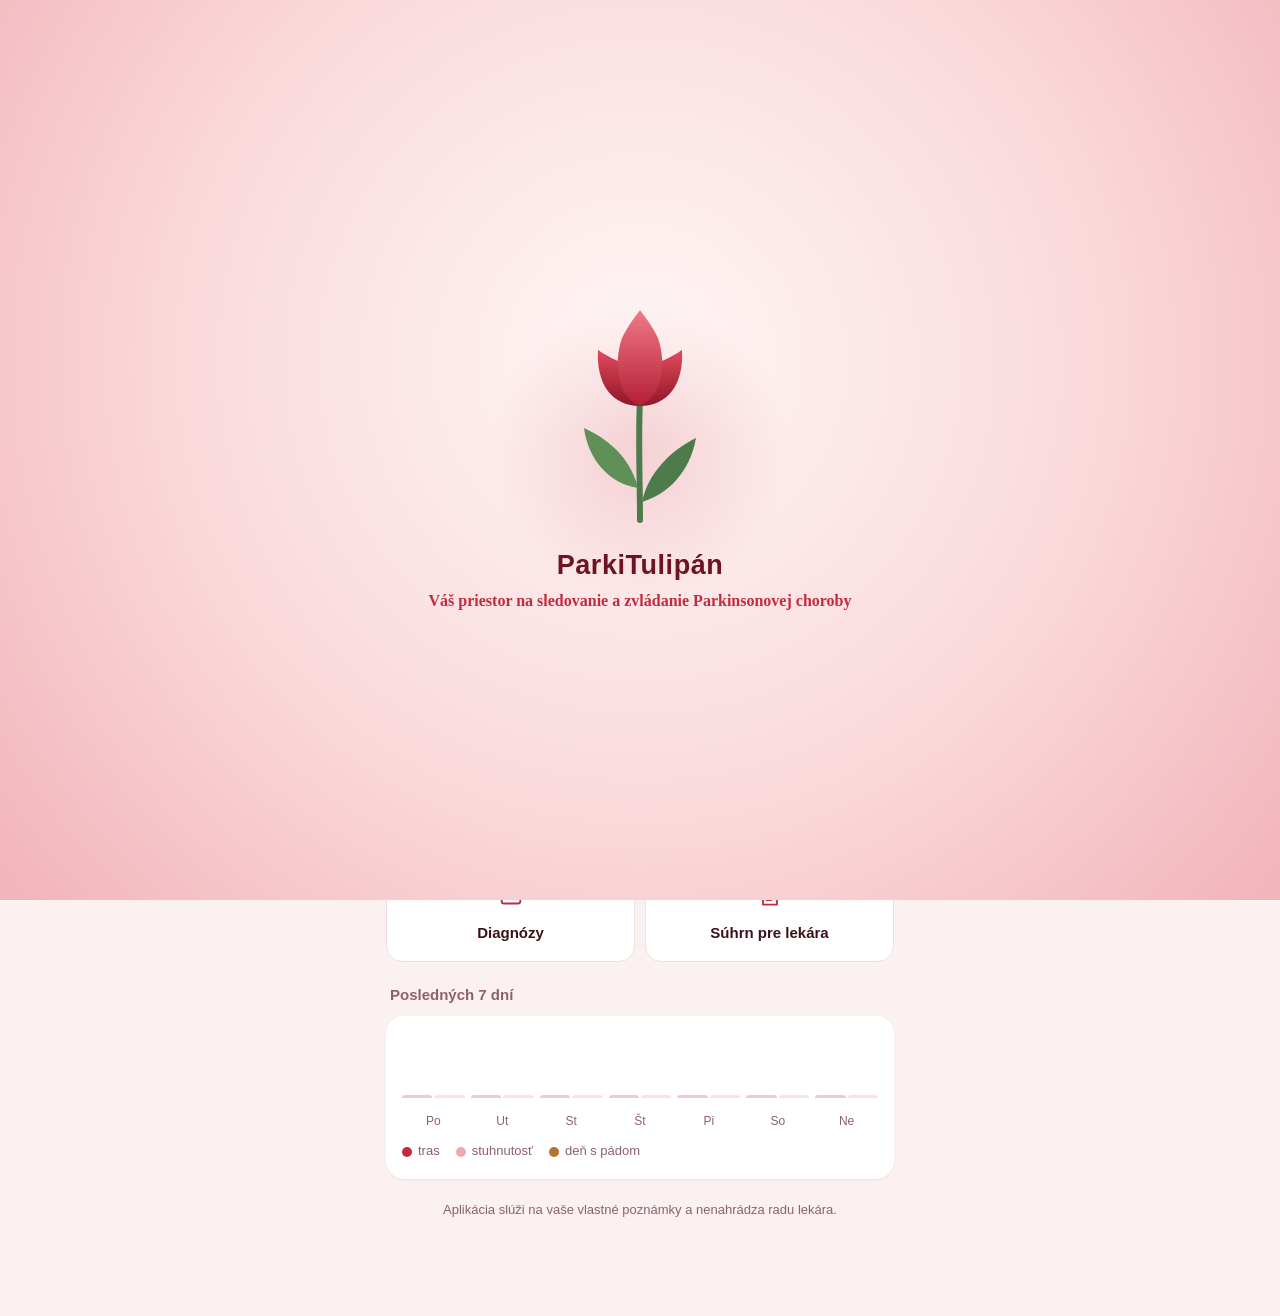
==== commit b13dde93: "ParkiTulipán: pridať Stravu, Cyklus, Diagnózy a Súhrn pre lekára Co-Authored-By: Claude Opus 5.5 <no" ====
--- a/parkitulipan/index.html
+++ b/parkitulipan/index.html
@@ -177,15 +177,6 @@
   .bm-list .chip{font-family:inherit;background:#FDECEE;border-color:#F3C3C8;color:#9B1C28;}
   .bm-clear{border:none;background:none;color:var(--ink-soft);font-size:13px;text-decoration:underline;cursor:pointer;padding:8px 0 0;}
 
-  /* venovanie */
-  #dedication{position:fixed;inset:0;z-index:1000;display:flex;align-items:center;justify-content:center;padding:24px 16px;
-    background:rgba(58,18,24,.45);opacity:0;transition:opacity .5s ease;}
-  #dedication.show{opacity:1;}
-  #dedication .box{background:var(--card);border-radius:24px;padding:30px 22px 22px;max-width:360px;width:100%;text-align:center;
-    box-shadow:0 12px 40px rgba(110,19,34,.3);transform:translateY(14px);transition:transform .5s ease;}
-  #dedication.show .box{transform:translateY(0);}
-  #dedication svg{width:64px;height:64px;}
-  #dedication h2{font-family:Georgia,"Times New Roman",serif;color:var(--deep);font-size:26px;margin:12px 0 18px;text-wrap:balance;}
   /* splash */
   #splash{
     position:fixed;inset:0;z-index:999;display:flex;flex-direction:column;align-items:center;justify-content:center;
@@ -210,6 +201,23 @@
   @keyframes riseIn{from{opacity:0;transform:translateY(12px);}to{opacity:1;transform:translateY(0);}}
   @media (prefers-reduced-motion:reduce){
     #splash *{animation-duration:.01s!important;animation-delay:0s!important;}
+  }
+  /* strava, cyklus, diagnózy, súhrn */
+  .big-num{font-size:30px;font-weight:800;color:var(--red);font-variant-numeric:tabular-nums;}
+  .food-add{display:flex;gap:8px;align-items:center;margin-top:8px;}
+  .food-add input{width:84px;}
+  .food-add .save-btn{margin:0;width:auto;min-height:48px;padding:10px 18px;}
+  .summary-table{width:100%;border-collapse:collapse;font-size:13px;}
+  .summary-table th,.summary-table td{text-align:left;padding:6px 6px;border-bottom:1px solid var(--line);vertical-align:top;}
+  .summary-scroll{overflow-x:auto;}
+  #summaryContent h3{font-size:15px;color:var(--deep);margin:18px 0 6px;}
+  #summaryContent ul{margin:0;padding-left:20px;}
+  @media print{
+    body *{visibility:hidden;}
+    #summaryContent,#summaryContent *{visibility:visible;}
+    #summaryContent{position:absolute;left:0;top:0;width:100%;box-shadow:none;}
+    .summary-scroll{overflow:visible;} .summary-table{font-size:10px;}
+    nav.bottom,header.top,#splash,.no-print{display:none!important;}
   }
 </style>
 
@@ -237,20 +245,6 @@
   <p>Váš priestor na sledovanie a zvládanie Parkinsonovej choroby</p>
 </div>
 
-<div id="dedication" hidden role="dialog" aria-modal="true" aria-labelledby="dedTitle">
-  <div class="box">
-    <svg viewBox="0 0 64 64" aria-hidden="true">
-      <path d="M32 60 V38" stroke="#4E7B4A" stroke-width="3" stroke-linecap="round"/>
-      <path d="M31 54 C22 53 16 46 15 38 C22 41 29 46 31 54Z" fill="#5E9058"/>
-      <path d="M32 40 C22 40 16 32 17 20 C21 23 25 25 29 25Z" fill="#B21F34"/>
-      <path d="M32 40 C42 40 48 32 47 20 C43 23 39 25 35 25Z" fill="#B21F34"/>
-      <path d="M32 40 C25 37 22 27 26 17 C28 12 30 10 32 7 C34 10 36 12 38 17 C42 27 39 37 32 40Z" fill="#E24A5C"/>
-    </svg>
-    <h2 id="dedTitle">Aplikácia pre Silviu</h2>
-    <button class="save-btn" id="dedOk" style="margin-top:0;">Otvoriť aplikáciu</button>
-  </div>
-</div>
-
 <div class="app">
   <header class="top">
     <svg class="logo" viewBox="0 0 64 64" aria-hidden="true">
@@ -299,6 +293,22 @@
           <div class="ic"><svg width="28" height="28" viewBox="0 0 24 24" fill="none"><circle cx="9" cy="8" r="3" stroke="currentColor" stroke-width="1.6"/><path d="M3 20c0-3.3 2.7-5 6-5s6 1.7 6 5" stroke="currentColor" stroke-width="1.6"/><circle cx="18" cy="9" r="2.3" stroke="currentColor" stroke-width="1.6"/><path d="M15.5 20c0-2.4 1.7-3.8 3.8-4" stroke="currentColor" stroke-width="1.6"/></svg></div>
           <div class="lbl">Môj tím</div>
         </div>
+        <div class="tool-card" data-goto="nutrition" tabindex="0">
+          <div class="ic"><svg width="28" height="28" viewBox="0 0 24 24" fill="none"><path d="M6 2v8a3 3 0 0 0 3 3v9M6 2v6M9 2v6" stroke="currentColor" stroke-width="1.6" stroke-linecap="round"/><path d="M17 2c-1.5 0-3 1.5-3 4v5a2 2 0 0 0 2 2v9" stroke="currentColor" stroke-width="1.6" stroke-linecap="round"/></svg></div>
+          <div class="lbl">Strava</div>
+        </div>
+        <div class="tool-card" data-goto="cycle" tabindex="0">
+          <div class="ic"><svg width="28" height="28" viewBox="0 0 24 24" fill="none"><circle cx="12" cy="12" r="9" stroke="currentColor" stroke-width="1.6"/><path d="M12 7v5l3.5 2" stroke="currentColor" stroke-width="1.6" stroke-linecap="round"/></svg></div>
+          <div class="lbl">Cyklus</div>
+        </div>
+        <div class="tool-card" data-goto="diagnoses" tabindex="0">
+          <div class="ic"><svg width="28" height="28" viewBox="0 0 24 24" fill="none"><rect x="4" y="3" width="16" height="18" rx="2" stroke="currentColor" stroke-width="1.6"/><path d="M8 9l2 2 4-4M8 16h8" stroke="currentColor" stroke-width="1.6" stroke-linecap="round" stroke-linejoin="round"/></svg></div>
+          <div class="lbl">Diagnózy</div>
+        </div>
+        <div class="tool-card" data-goto="summary" tabindex="0">
+          <div class="ic"><svg width="28" height="28" viewBox="0 0 24 24" fill="none"><path d="M6 2h9l3 3v17H6z" stroke="currentColor" stroke-width="1.6" stroke-linejoin="round"/><path d="M9 10h6M9 14h6M9 18h4" stroke="currentColor" stroke-width="1.6" stroke-linecap="round"/></svg></div>
+          <div class="lbl">Súhrn pre lekára</div>
+        </div>
       </div>
 
       <div class="section-title">Posledných 7 dní</div>
@@ -500,6 +510,73 @@
       </div>
       <div class="section-title">Môj tím starostlivosti</div>
       <div class="card" id="teamList"><div class="empty">Zatiaľ žiadne kontakty.</div></div>
+    </section>
+
+    <!-- NUTRITION -->
+    <section class="view" id="view-nutrition">
+      <div class="card">
+        <h2>Dnešný príjem kalórií</h2>
+        <div class="big-num" id="nutritionTotal">0 kcal</div>
+        <p class="hint" style="margin:10px 0 0;">Bielkoviny (mäso, mlieko, syr, vajcia) môžu oslabiť účinok levodopy. Ako načasovať jedlo a lieky, vám poradí lekár.</p>
+      </div>
+      <div class="card">
+        <h2>Vyhľadať potravinu</h2>
+        <label class="f" for="foodSearchInput">Názov potraviny</label>
+        <input type="text" id="foodSearchInput" placeholder="Napr. jogurt biely" enterkeyhint="search">
+        <button class="save-btn" id="foodSearchBtn">Hľadať</button>
+        <div id="foodSearchStatus" class="hint" style="margin:10px 0 0;"></div>
+        <div id="foodSearchResults"></div>
+      </div>
+      <div class="card">
+        <h2>Pridať ručne</h2>
+        <label class="f" for="manualFoodName">Názov</label>
+        <input type="text" id="manualFoodName" placeholder="Napr. domáca polievka">
+        <label class="f" for="manualFoodKcal">Kalórie (kcal)</label>
+        <input type="text" inputmode="numeric" id="manualFoodKcal" placeholder="Napr. 250">
+        <button class="save-btn" id="manualFoodBtn">Pridať</button>
+      </div>
+      <div class="section-title">Dnešný záznam stravy</div>
+      <div class="card" id="nutritionList"><div class="empty">Zatiaľ žiadny záznam.</div></div>
+    </section>
+
+    <!-- CYCLE -->
+    <section class="view" id="view-cycle">
+      <div class="card">
+        <h2>Sledovanie cyklu</h2>
+        <p class="hint" style="margin:0 0 6px;">Príznaky Parkinsonovej choroby sa u niektorých žien menia počas cyklu. Záznam pomôže lekárovi vidieť súvislosti.</p>
+        <div id="cycleStatus" style="font-size:16px;font-weight:700;color:var(--deep);padding:6px 0;">Zatiaľ žiadny záznam.</div>
+        <button class="save-btn" id="cycleLogBtn">Dnes mi začala menštruácia</button>
+        <div class="save-note" id="cycleNote"></div>
+      </div>
+      <div class="section-title">História</div>
+      <div class="card" id="cycleList"><div class="empty">Zatiaľ žiadne záznamy.</div></div>
+    </section>
+
+    <!-- DIAGNOSES -->
+    <section class="view" id="view-diagnoses">
+      <div class="card">
+        <h2>Sprievodné diagnózy</h2>
+        <p class="hint" style="margin:0 0 12px;">Pri Parkinsonovej chorobe sa často objavujú aj ďalšie ťažkosti. Označte tie, ktoré vám lekár potvrdil. Uvidíte ich potom aj v súhrne pre lekára.</p>
+        <div class="chips" id="diagnosisChips"></div>
+      </div>
+      <div class="card">
+        <h2>Pridať vlastnú diagnózu</h2>
+        <label class="f" for="customDiagnosisName">Názov</label>
+        <input type="text" id="customDiagnosisName" placeholder="Napr. diagnóza, ktorá tu chýba">
+        <button class="save-btn" id="customDiagnosisBtn">Pridať</button>
+      </div>
+      <div class="section-title">Moje vlastné diagnózy</div>
+      <div class="card" id="customDiagnosisList"><div class="empty">Zatiaľ žiadne vlastné diagnózy.</div></div>
+    </section>
+
+    <!-- SUMMARY -->
+    <section class="view" id="view-summary">
+      <div class="card no-print">
+        <h2>Súhrn pre lekára</h2>
+        <p class="hint" style="margin:0 0 4px;">Aplikácia pripraví prehľad posledných 14 dní. Tlačidlo otvorí tlač, kde môžete zvoliť aj „Uložiť ako PDF“ a súhrn poslať lekárovi.</p>
+        <button class="save-btn" id="printSummaryBtn">Vytlačiť / uložiť ako PDF</button>
+      </div>
+      <div class="card" id="summaryContent"></div>
     </section>
   </main>
 
@@ -601,6 +678,10 @@
   if(view==='team') renderTeam();
   if(view==='journal') renderJournal();
   if(view==='home') refreshHome();
+  if(view==='nutrition') renderNutrition();
+  if(view==='cycle') renderCycle();
+  if(view==='diagnoses') renderDiagnoses();
+  if(view==='summary') renderSummary();
 }
 document.querySelectorAll('[data-goto]').forEach(el=>{
   el.addEventListener('click', ()=> goto(el.dataset.goto));
@@ -945,6 +1026,179 @@
   }catch(e){ note.style.color='var(--red)'; note.textContent='Nepodarilo sa uložiť. Skúste to znova.'; }
 });
 
+
+/* ---------- STRAVA ---------- */
+async function nutritionToday(){ return (await getAll('nutrition')).filter(x=>x.dateKey===todayKey()).sort((a,b)=>(b.ts||0)-(a.ts||0)); }
+async function renderNutrition(){
+  const list=document.getElementById('nutritionList');
+  const items=await nutritionToday();
+  const total=items.reduce((s,it)=>s+(Number(it.kcal)||0),0);
+  document.getElementById('nutritionTotal').textContent=Math.round(total)+' kcal';
+  if(!items.length){ list.innerHTML='<div class="empty">Zatiaľ žiadny záznam.</div>'; return; }
+  list.innerHTML='';
+  items.forEach(it=>{
+    const div=document.createElement('div'); div.className='list-item';
+    div.innerHTML=`<div class="info"><b>${escapeHtml(it.name)}</b><span>${Math.round(it.kcal)} kcal${it.grams?' · '+it.grams+' g':''}</span></div>
+      <button class="del-btn" data-key="${escapeHtml(it.key)}">Zmazať</button>`;
+    list.appendChild(div);
+  });
+  list.querySelectorAll('.del-btn').forEach(b=>b.addEventListener('click',async()=>{ try{ await db.collection('nutrition').doc(b.dataset.key).delete(); }catch(e){} renderNutrition(); }));
+}
+async function addNutritionEntry(name,kcal,grams){
+  if(!db) return;
+  try{ await db.collection('nutrition').add({ts:Date.now(),dateKey:todayKey(),name,kcal,grams:grams||null}); }catch(e){}
+  renderNutrition();
+}
+async function searchFood(query){
+  const statusEl=document.getElementById('foodSearchStatus'), resultsEl=document.getElementById('foodSearchResults');
+  resultsEl.innerHTML=''; statusEl.textContent='Hľadám...';
+  try{
+    const url='https://world.openfoodfacts.org/cgi/search.pl?search_terms='+encodeURIComponent(query)+'&search_simple=1&action=process&json=1&page_size=8&fields=product_name,brands,nutriments';
+    const data=await (await fetch(url)).json();
+    const products=(data.products||[]).filter(p=>p.product_name&&p.nutriments&&p.nutriments['energy-kcal_100g']);
+    if(!products.length){ statusEl.textContent='Túto potravinu sme nenašli. Skúste ju pridať ručne nižšie.'; return; }
+    statusEl.textContent='Zadajte, koľko gramov ste zjedli, a ťuknite na Pridať.';
+    products.forEach(p=>{
+      const kcal100=Number(p.nutriments['energy-kcal_100g']);
+      const div=document.createElement('div'); div.className='entry';
+      div.innerHTML=`<div><b>${escapeHtml(p.product_name)}</b></div><div class="entry-syms">${escapeHtml(p.brands||'')}${p.brands?' · ':''}${Math.round(kcal100)} kcal / 100 g</div>`;
+      const wrap=document.createElement('div'); wrap.className='food-add';
+      const g=document.createElement('input'); g.type='text'; g.inputMode='numeric'; g.value='100'; g.setAttribute('aria-label','Gramy');
+      const lbl=document.createElement('span'); lbl.textContent='g'; lbl.style.color='var(--ink-soft)';
+      const add=document.createElement('button'); add.className='save-btn'; add.textContent='Pridať';
+      add.addEventListener('click',()=>{
+        const grams=Number(String(g.value).replace(',','.'))||100;
+        addNutritionEntry(p.product_name,kcal100*grams/100,grams);
+        document.getElementById('foodSearchInput').value=''; resultsEl.innerHTML=''; statusEl.textContent='Pridané ✓';
+      });
+      wrap.append(g,lbl,add); div.appendChild(wrap); resultsEl.appendChild(div);
+    });
+  }catch(e){ statusEl.textContent='Vyhľadávanie nefunguje. Skontrolujte internet alebo pridajte jedlo ručne.'; }
+}
+document.getElementById('foodSearchBtn').addEventListener('click',()=>{ const q=document.getElementById('foodSearchInput').value.trim(); if(q) searchFood(q); });
+document.getElementById('foodSearchInput').addEventListener('keydown',e=>{ if(e.key==='Enter'){ e.preventDefault(); document.getElementById('foodSearchBtn').click(); } });
+document.getElementById('manualFoodBtn').addEventListener('click',()=>{
+  const name=document.getElementById('manualFoodName').value.trim();
+  const kcal=Number(document.getElementById('manualFoodKcal').value.replace(',','.'));
+  if(!name||!kcal) return;
+  addNutritionEntry(name,kcal,null);
+  document.getElementById('manualFoodName').value=''; document.getElementById('manualFoodKcal').value='';
+});
+
+/* ---------- CYKLUS ---------- */
+async function renderCycle(){
+  const list=document.getElementById('cycleList'), statusEl=document.getElementById('cycleStatus');
+  const items=(await getAll('cycle')).sort((a,b)=>b.date.localeCompare(a.date));
+  if(!items.length){ statusEl.textContent='Zatiaľ žiadny záznam.'; list.innerHTML='<div class="empty">Zatiaľ žiadne záznamy.</div>'; return; }
+  const last=new Date(items[0].date+'T00:00:00');
+  const day=Math.floor((new Date(todayKey()+'T00:00:00')-last)/86400000)+1;
+  statusEl.textContent=`Deň cyklu: ${day} (posledná menštruácia ${last.toLocaleDateString('sk-SK',{day:'numeric',month:'short'})})`;
+  list.innerHTML='';
+  items.forEach((it,i)=>{
+    const d=new Date(it.date+'T00:00:00');
+    let len='';
+    if(items[i+1]){ const prev=new Date(items[i+1].date+'T00:00:00'); len=' · cyklus '+Math.round((d-prev)/86400000)+' dní'; }
+    const div=document.createElement('div'); div.className='list-item';
+    div.innerHTML=`<div class="info"><b>${d.toLocaleDateString('sk-SK',{day:'numeric',month:'short',year:'numeric'})}</b><span>${len.replace(' · ','')}</span></div>
+      <button class="del-btn" data-key="${escapeHtml(it.key)}">Zmazať</button>`;
+    list.appendChild(div);
+  });
+  list.querySelectorAll('.del-btn').forEach(b=>b.addEventListener('click',async()=>{ try{ await db.collection('cycle').doc(b.dataset.key).delete(); }catch(e){} renderCycle(); }));
+}
+document.getElementById('cycleLogBtn').addEventListener('click',async()=>{
+  if(!db) return;
+  const note=document.getElementById('cycleNote');
+  const items=await getAll('cycle');
+  if(items.some(x=>x.date===todayKey())){ note.textContent='Dnešný deň už je zapísaný.'; return; }
+  try{ await db.collection('cycle').add({date:todayKey()}); note.textContent='Zapísané ✓'; }catch(e){}
+  renderCycle();
+});
+
+/* ---------- DIAGNÓZY ---------- */
+const COMMON_DIAGNOSES = [
+  "Depresia","Úzkostná porucha","Apatia (strata záujmu a motivácie)",
+  "Porucha spánku v REM fáze (pohyby a krik počas snov)","Nespavosť","Spánkové apnoe","Syndróm nepokojných nôh",
+  "Ortostatická hypotenzia (pokles tlaku pri vstávaní)","Vysoký krvný tlak",
+  "Chronická zápcha","Porucha prehĺtania (dysfágia)","Časté alebo náhle nutkanie na močenie",
+  "Strata alebo oslabenie čuchu","Ľahká porucha pamäti a myslenia","Halucinácie",
+  "Osteoporóza","Artróza","Seboroická dermatitída","Cukrovka 2. typu","Porucha štítnej žľazy"
+];
+async function getSelectedDiagnoses(){ try{ const s=await db.collection('settings').doc('diagnoses').get(); return (s.exists&&s.data().list)||[]; }catch(e){ return []; } }
+async function renderDiagnoses(){
+  const wrap=document.getElementById('diagnosisChips');
+  const selected=new Set(db?await getSelectedDiagnoses():[]);
+  wrap.innerHTML='';
+  COMMON_DIAGNOSES.forEach(d=>{
+    const c=document.createElement('button'); c.type='button';
+    c.className='chip'+(selected.has(d)?' on':''); c.textContent=d; c.style.fontFamily='inherit';
+    c.setAttribute('aria-pressed',selected.has(d));
+    c.addEventListener('click',async()=>{
+      if(!db) return;
+      const cur=new Set(await getSelectedDiagnoses());
+      if(cur.has(d)) cur.delete(d); else cur.add(d);
+      try{ await db.collection('settings').doc('diagnoses').set({list:[...cur]}); }catch(e){}
+      c.classList.toggle('on',cur.has(d)); c.setAttribute('aria-pressed',cur.has(d));
+    });
+    wrap.appendChild(c);
+  });
+  const list=document.getElementById('customDiagnosisList');
+  const custom=await getAll('customDiagnoses');
+  if(!custom.length){ list.innerHTML='<div class="empty">Zatiaľ žiadne vlastné diagnózy.</div>'; return; }
+  list.innerHTML='';
+  custom.forEach(it=>{
+    const div=document.createElement('div'); div.className='list-item';
+    div.innerHTML=`<div class="info"><b>${escapeHtml(it.name)}</b></div><button class="del-btn" data-key="${escapeHtml(it.key)}">Zmazať</button>`;
+    list.appendChild(div);
+  });
+  list.querySelectorAll('.del-btn').forEach(b=>b.addEventListener('click',async()=>{ try{ await db.collection('customDiagnoses').doc(b.dataset.key).delete(); }catch(e){} renderDiagnoses(); }));
+}
+document.getElementById('customDiagnosisBtn').addEventListener('click',async()=>{
+  const name=document.getElementById('customDiagnosisName').value.trim();
+  if(!name||!db) return;
+  try{ await db.collection('customDiagnoses').add({name}); }catch(e){}
+  document.getElementById('customDiagnosisName').value='';
+  renderDiagnoses();
+});
+
+/* ---------- SÚHRN PRE LEKÁRA ---------- */
+const SLEEP_TXT={dobry:'dobrý',priemerny:'priemerný',zly:'zlý'};
+async function renderSummary(){
+  const el=document.getElementById('summaryContent');
+  const entries=(await getAll('tracker')).map(e=>({...e,date:e.date||e.key})).sort((a,b)=>b.date.localeCompare(a.date)).slice(0,14);
+  const [meds,vits,team,custom,selected,cycles]=await Promise.all([getAll('meds'),getAll('vitamins'),getAll('team'),getAll('customDiagnoses'),db?getSelectedDiagnoses():[],getAll('cycle')]);
+  const diagnoses=[...selected,...custom.map(c=>c.name)];
+  const v=x=>(x===null||x===undefined||x==='')?'–':x;
+  const rows=entries.map(e=>`<tr>
+    <td>${new Date(e.date+'T00:00:00').toLocaleDateString('sk-SK',{day:'numeric',month:'short'})}</td>
+    <td>${v(e.tremor)}</td><td>${v(e.rigid)}</td><td>${v(e.pain)}</td><td>${v(e.fatigue)}</td>
+    <td>${escapeHtml(ONOFF_TXT[e.onoff]||'–')}</td>
+    <td>${escapeHtml(e.dysk&&e.dysk!=='nie'?DYSK_TXT[e.dysk]:'–')}</td>
+    <td>${e.falls>0?(e.falls>=3?'3+':e.falls):(e.falls===0?'0':'–')}</td>
+    <td>${escapeHtml(SLEEP_TXT[e.sleep]||'–')}</td>
+    <td>${escapeHtml(bmAreasOf(e.painSpots).join(', '))||'–'}</td>
+    <td>${escapeHtml((e.syms||[]).join(', '))||'–'}</td>
+  </tr>`).join('');
+  const lastCycle=cycles.sort((a,b)=>b.date.localeCompare(a.date))[0];
+  el.innerHTML=`
+    <h2>ParkiTulipán – súhrn pre lekára</h2>
+    <div class="hint" style="margin:0 0 10px;">Vytvorené ${new Date().toLocaleDateString('sk-SK',{day:'numeric',month:'long',year:'numeric'})}. Posledné dni so záznamom (najviac 14): ${entries.length}. Tras, stuhnutosť, bolesť a únava na stupnici 0–10.</div>
+    <div class="summary-scroll"><table class="summary-table">
+      <thead><tr><th>Dátum</th><th>Tras</th><th>Stuhnutosť</th><th>Bolesť</th><th>Únava</th><th>Účinok liekov</th><th>Nechcené pohyby</th><th>Pády</th><th>Spánok</th><th>Kde bolí</th><th>Príznaky</th></tr></thead>
+      <tbody>${rows||'<tr><td colspan="11">Zatiaľ žiadne záznamy.</td></tr>'}</tbody>
+    </table></div>
+    <h3>Sprievodné diagnózy</h3>
+    ${diagnoses.length?'<ul>'+diagnoses.map(d=>`<li>${escapeHtml(d)}</li>`).join('')+'</ul>':'<div class="empty" style="text-align:left;padding:0;">Žiadne zaznamenané.</div>'}
+    <h3>Lieky a časy užívania</h3>
+    ${meds.length?'<ul>'+meds.map(m=>`<li>${escapeHtml(m.name)}${m.dose?' – '+escapeHtml(m.dose):''}${m.times&&m.times.length?' ('+escapeHtml(m.times.join(', '))+')':''}</li>`).join('')+'</ul>':'<div class="empty" style="text-align:left;padding:0;">Žiadne lieky.</div>'}
+    <h3>Vitamíny a doplnky</h3>
+    ${vits.length?'<ul>'+vits.map(x=>`<li>${escapeHtml(x.name)}${x.dose?' – '+escapeHtml(x.dose):''}${x.times?' ('+escapeHtml(x.times.join(', '))+')':''}</li>`).join('')+'</ul>':'<div class="empty" style="text-align:left;padding:0;">Žiadne vitamíny.</div>'}
+    ${lastCycle?`<h3>Cyklus</h3><div>Posledná menštruácia: ${new Date(lastCycle.date+'T00:00:00').toLocaleDateString('sk-SK',{day:'numeric',month:'long'})}</div>`:''}
+    <h3>Lekársky tím</h3>
+    ${team.filter(t=>t.name).length?'<ul>'+team.filter(t=>t.name).map(t=>`<li>${escapeHtml(t.name)} – ${escapeHtml(t.spec||'')}${t.phone?' · '+escapeHtml(t.phone):''}</li>`).join('')+'</ul>':'<div class="empty" style="text-align:left;padding:0;">Žiadne kontakty.</div>'}
+  `;
+}
+document.getElementById('printSummaryBtn').addEventListener('click',async()=>{ await renderSummary(); window.print(); });
+
 /* ---------- LABS ---------- */
 async function renderLabs(){
   const list=document.getElementById('labsList');
@@ -1003,21 +1257,7 @@
 
 /* ---------- splash ---------- */
 const splashEl=document.getElementById('splash');
-const DED_KEY = 'parkitulipan_venovanie_videne';
-function dedicationSeen(){ try{ return localStorage.getItem(DED_KEY)==='1'; }catch(e){ return false; } }
-function showDedication(){
-  if(dedicationSeen()) return;
-  const d = document.getElementById('dedication');
-  d.hidden = false; requestAnimationFrame(()=> d.classList.add('show'));
-  document.getElementById('dedOk').focus();
-}
-document.getElementById('dedOk').addEventListener('click', ()=>{
-  try{ localStorage.setItem(DED_KEY,'1'); }catch(e){}
-  const d = document.getElementById('dedication');
-  d.classList.remove('show'); setTimeout(()=>{ d.hidden = true; }, 500);
-});
-let splashDone = false;
-function dismissSplash(){ if(splashDone) return; splashDone = true; splashEl.classList.add('hide'); setTimeout(showDedication, 400); }
+function dismissSplash(){ splashEl.classList.add('hide'); }
 splashEl.addEventListener('click', dismissSplash);
 splashEl.addEventListener('keydown', e=>{ if(e.key==='Enter'||e.key===' ') dismissSplash(); });
 setTimeout(dismissSplash, 4200);
